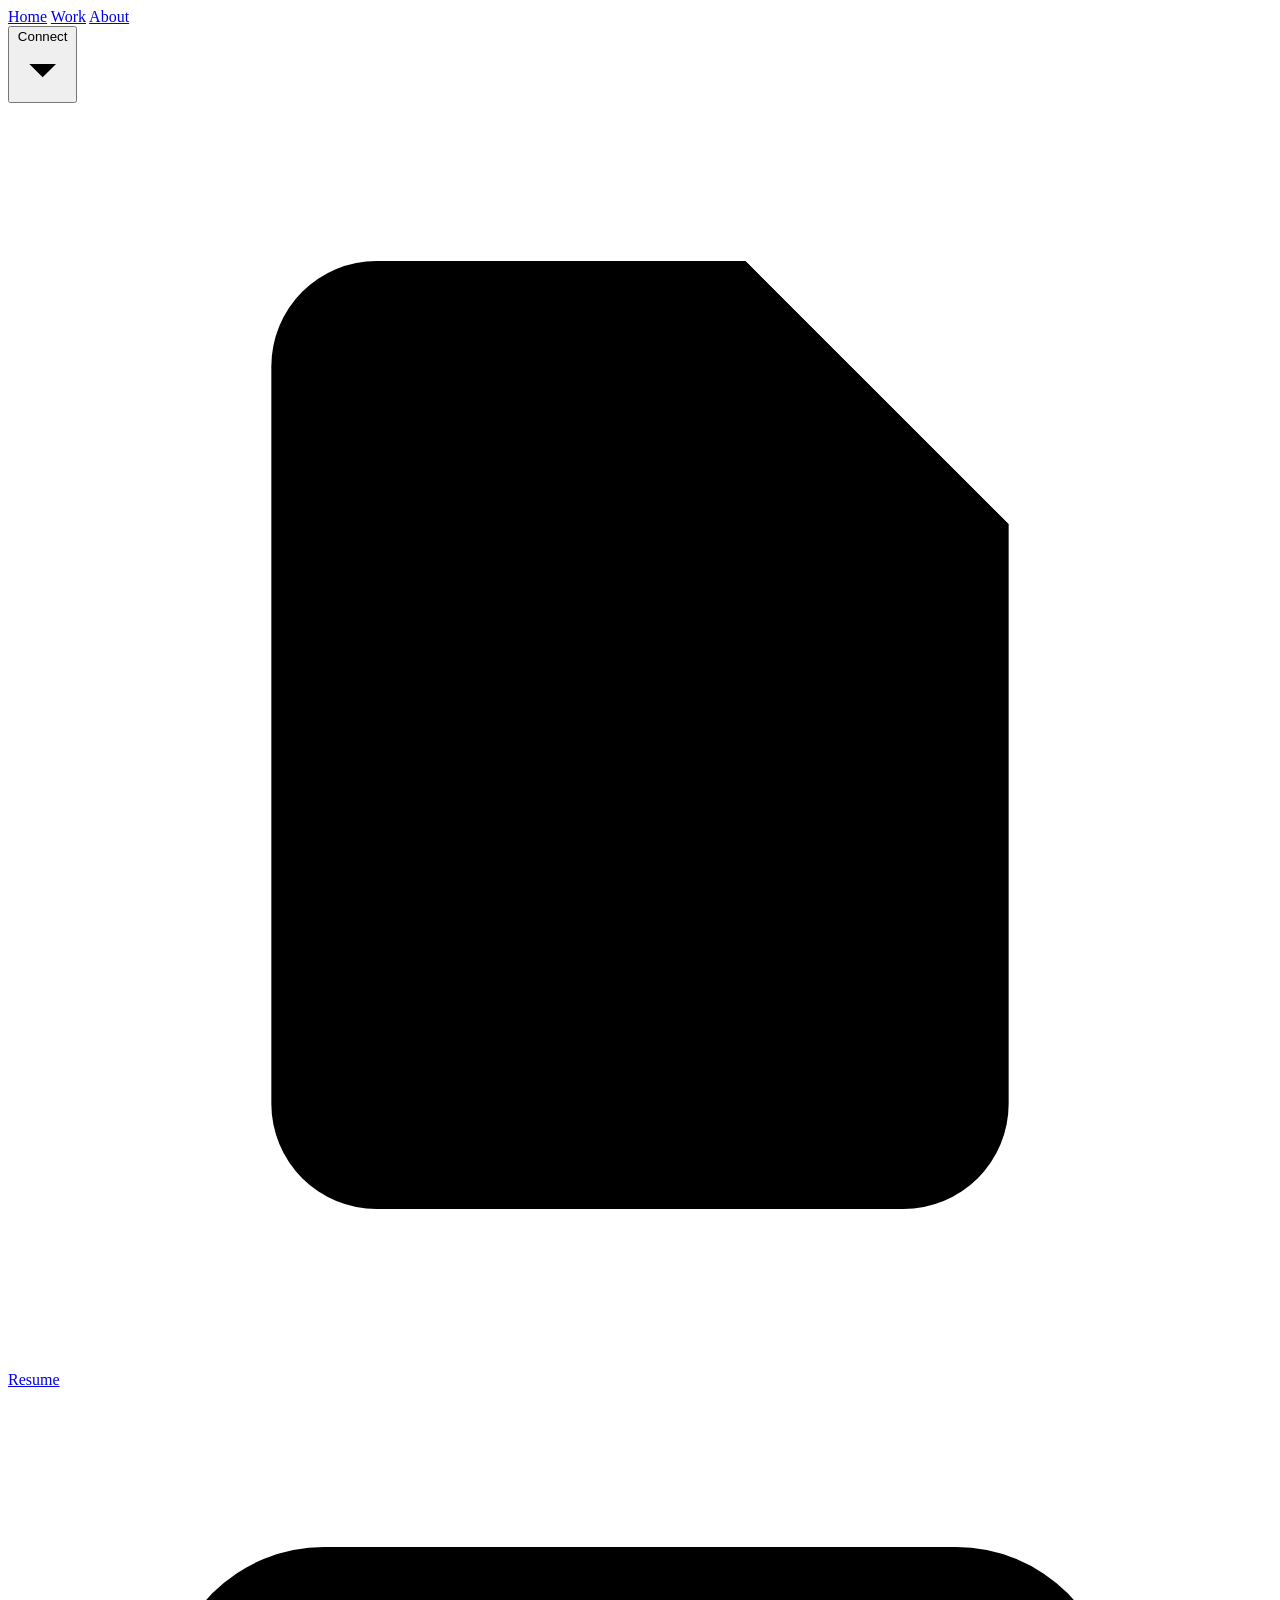
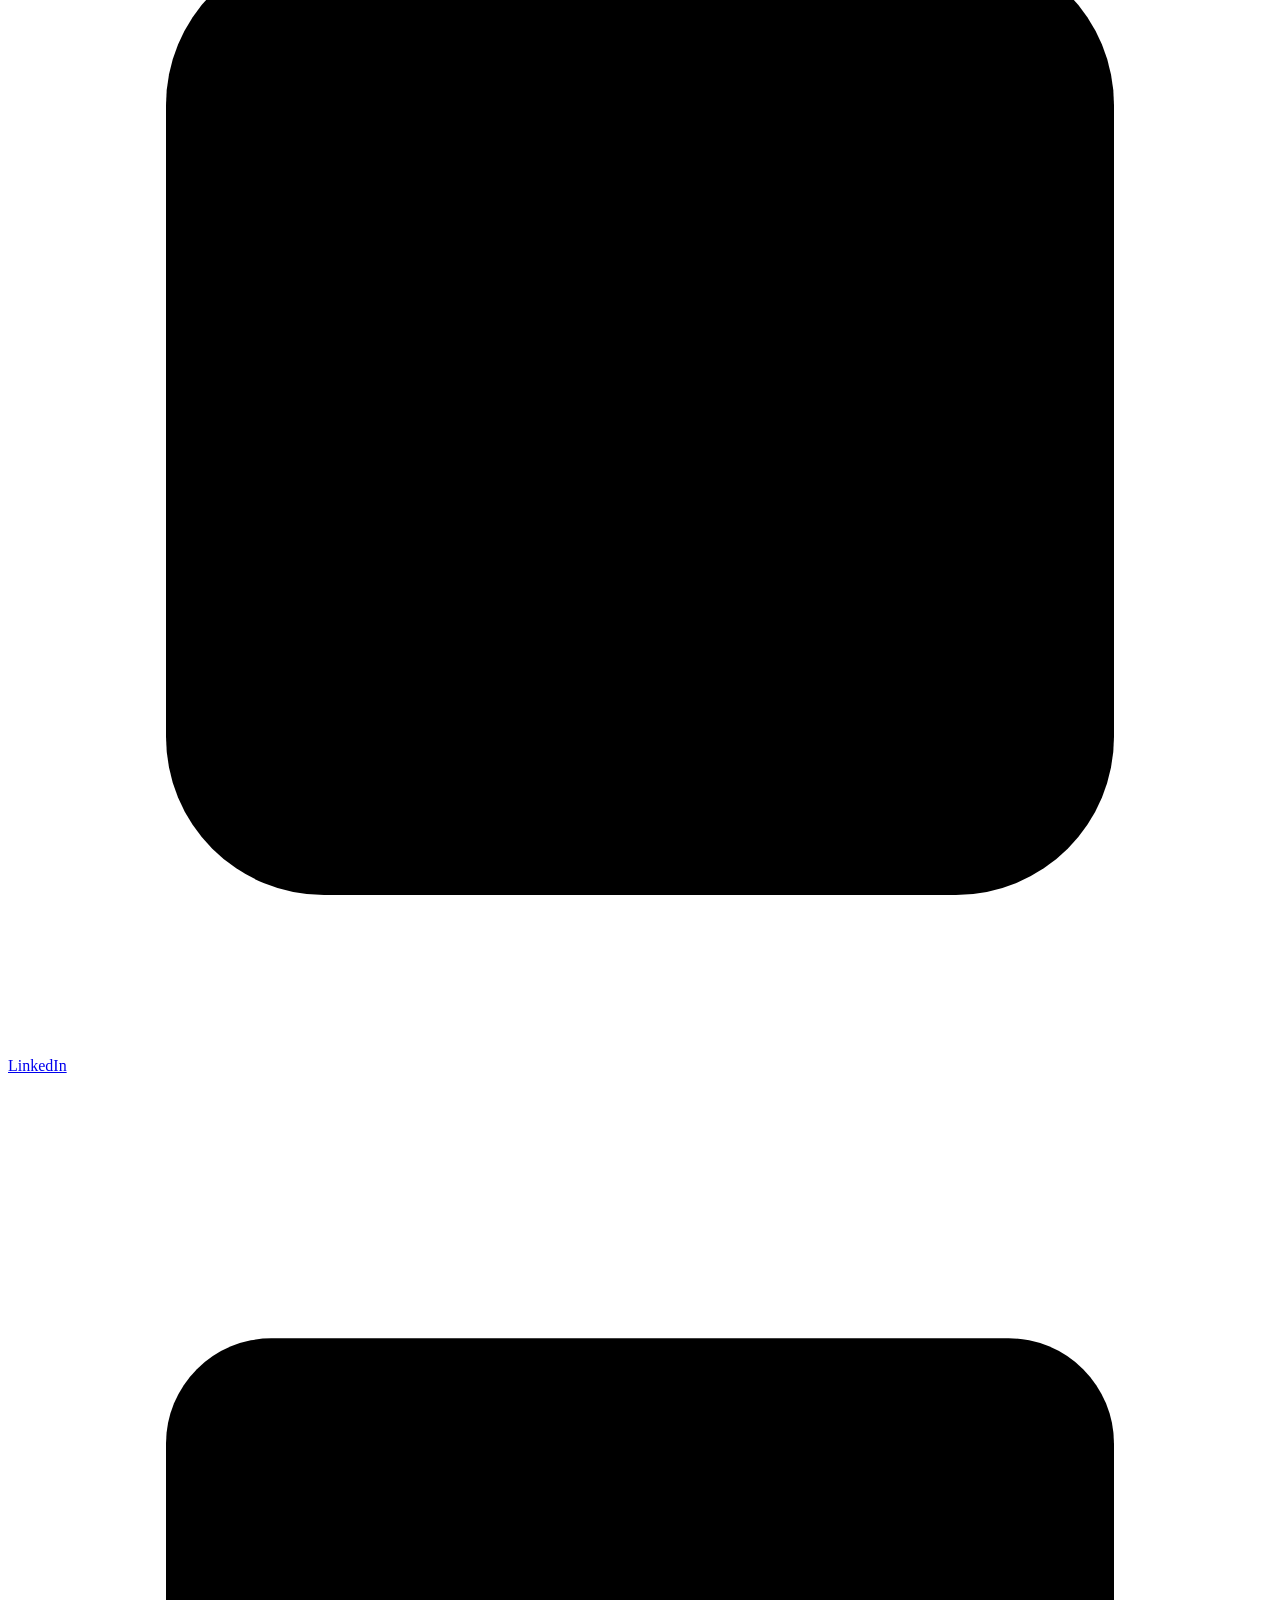
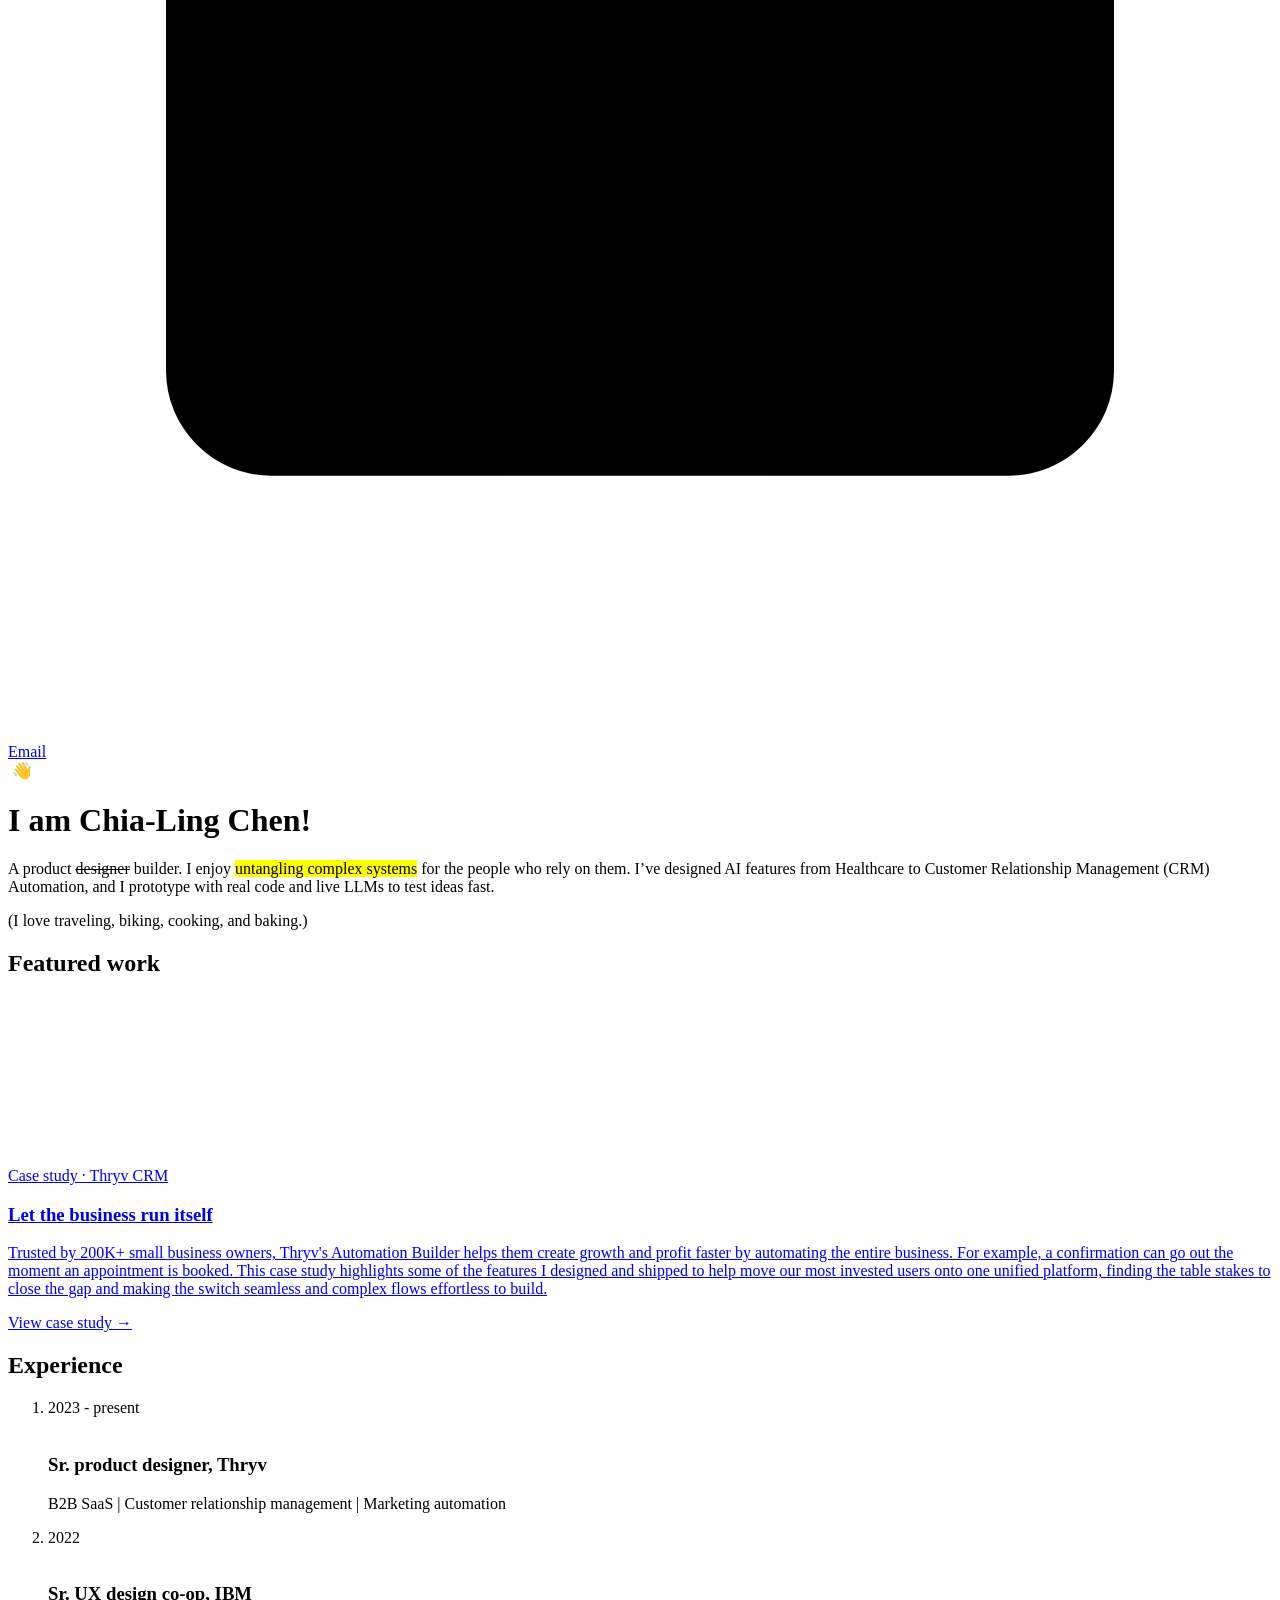
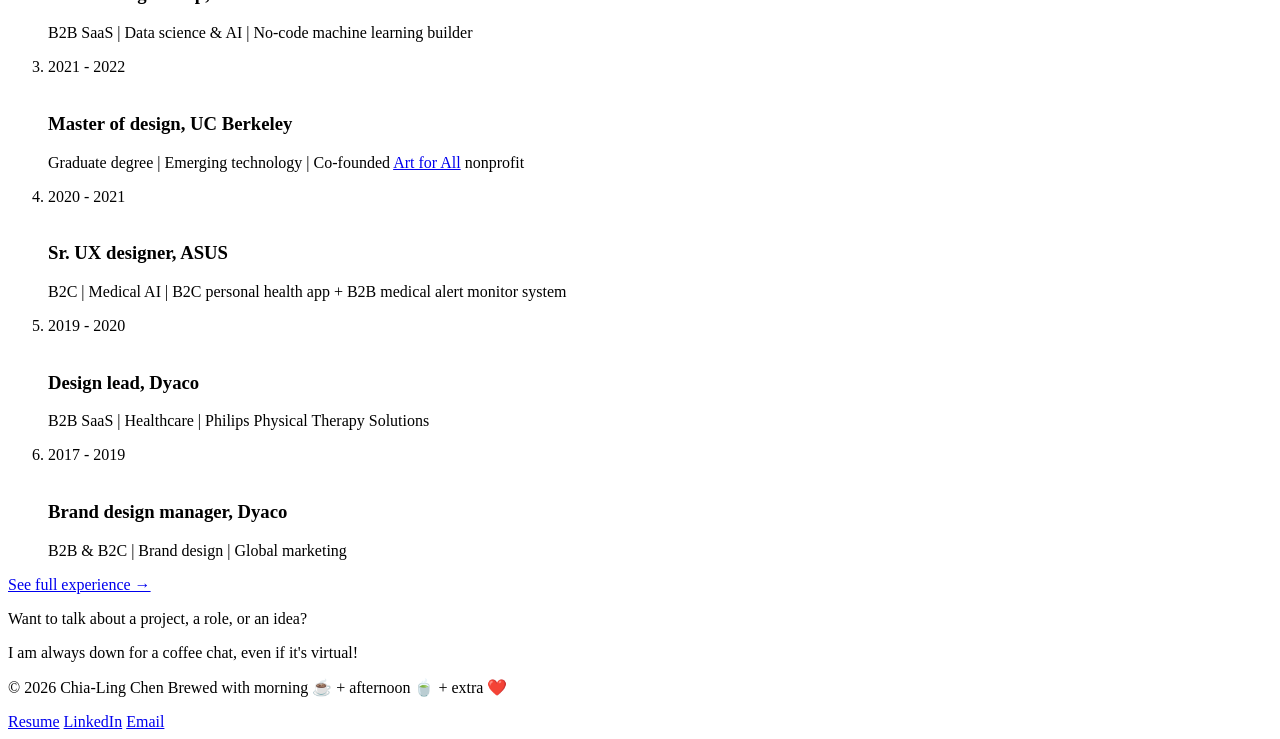
==== index.html @ 4796739b "Show the visitor's weather in the tab icon The pages had no favicon at all. They now declare avatar." ====
<!doctype html>
<html lang="en">
<head>
  <meta charset="utf-8">
  <meta name="viewport" content="width=device-width, initial-scale=1">
  <meta name="color-scheme" content="light dark">
  <title>Chia-Ling Chen</title>
  <meta name="description" content="Chia-Ling Chen, product builder at Thryv CRM.">
  <link rel="icon" href="avatar.jpg">
  <link rel="stylesheet" href="style.css?v=81">
  <script>
    // First visit to home: hold the intro until the welcome sequence plays (?intro replays it)
    try {
      var replay = /[?&](intro|peek)\b/.test(location.search);
      if (!matchMedia('(prefers-reduced-motion: reduce)').matches && (replay || localStorage.getItem('home-intro') !== '1')) {
        document.documentElement.classList.add('intro-pending');
      }
    } catch (e) {}
  </script>
  <!-- Google tag (gtag.js) -->
  <script async src="https://www.googletagmanager.com/gtag/js?id=G-07SR0QSF4S"></script>
  <script>
    window.dataLayer = window.dataLayer || [];
    function gtag(){dataLayer.push(arguments);}
    gtag('js', new Date());
    gtag('config', 'G-07SR0QSF4S');
  </script>
</head>
<body>
  <main>
    <header class="site-header">
      <nav class="anchors" aria-label="Site">
        <span class="nav-indicator" aria-hidden="true"></span>
        <a href="index.html" aria-current="page">Home</a>
        <a href="thryv-automation.html">Work</a>
        <a href="about.html">About</a>
        <div class="nav-menu">
          <button class="nav-trigger" type="button" aria-expanded="false" aria-controls="connect-menu">Connect <svg class="nav-caret" viewBox="0 0 12 12" aria-hidden="true"><path d="M3 4.5 6 7.5 9 4.5"/></svg></button>
          <div class="nav-dropdown" id="connect-menu">
            <a href="https://app.box.com/s/g18ac6s28a0lqebf420xtzzz90ov93px" target="_blank" rel="noopener">
              <svg viewBox="0 0 24 24" aria-hidden="true"><path d="M14 3H7a2 2 0 0 0-2 2v14a2 2 0 0 0 2 2h10a2 2 0 0 0 2-2V8z"/><path d="M14 3v5h5M9 13h6M9 17h6"/></svg>Resume
            </a>
            <a href="https://www.linkedin.com/in/silvia-chia-ling-chen" target="_blank" rel="noopener">
              <svg viewBox="0 0 24 24" aria-hidden="true"><rect x="3" y="3" width="18" height="18" rx="3"/><path d="M8 10v7M8 7v.01M12 17v-4a2 2 0 0 1 4 0v4M12 10v7"/></svg>LinkedIn
            </a>
            <a href="mailto:chialing83@gmail.com">
              <svg viewBox="0 0 24 24" aria-hidden="true"><rect x="3" y="5" width="18" height="14" rx="2"/><path d="m3 7 9 6 9-6"/></svg>Email
            </a>
          </div>
        </div>
      </nav>
    </header>

    <header id="hi" class="hero">
      <div class="hero-top">
        <span class="avatar-ring">
          <span class="avatar" tabindex="0" role="img" aria-label="Chia-Ling Chen, profile picture">
            <span class="avatar__card">
              <img fetchpriority="high" decoding="async" class="avatar__photo" src="avatar.jpg" alt="" />
              <span class="avatar__wave" aria-hidden="true"><span class="avatar__hand">👋</span></span>
            </span>
          </span>
        </span>
        <div>
          <h1>I am Chia-Ling Chen!</h1>
        </div>
      </div>
      <p class="bio">A product <s>designer</s> builder. I enjoy <mark>untangling complex systems</mark> for the people who rely on them. I’ve designed AI features from Healthcare to Customer Relationship Management (CRM) Automation, and I prototype with real code and live LLMs to test ideas fast.</p>
      <p class="bio-aside">(I love traveling, biking, cooking, and baking.)</p>
    </header>

    <section id="highlights">
      <h2>Featured work</h2>
      <a class="card card--hero" href="thryv-automation.html">
        <figure class="card__media">
          <video autoplay src="media/thryv-automation/hero-flow.mp4?v=2" muted loop playsinline preload="auto" aria-label="Automation Builder canvas in Thryv CRM"></video>
        </figure>
        <div class="card__body">
          <div class="platform">Case study · Thryv CRM</div>
          <h3>Let the business run itself</h3>
          <p>Trusted by 200K+ small business owners, Thryv's Automation Builder helps them create growth and profit faster by automating the entire business. For example, a confirmation can go out the moment an appointment is booked. This case study highlights some of the features I designed and shipped to help move our most invested users onto one unified platform, finding the table stakes to close the gap and making the switch seamless and complex flows effortless to build.</p>
          <span class="card__cta">View case study →</span>
        </div>
      </a>
      <!-- Placeholder projects, hidden until they are ready: remove "hidden" to show them -->
      <div class="cards" hidden>
        <a class="card" href="#">
          <div class="platform">Web app</div>
          <h3>Project title</h3>
          <p>One line on what it is and why it matters.</p>
        </a>
        <a class="card" href="#">
          <div class="platform">Case study</div>
          <h3>Project title</h3>
          <p>One line on the problem you solved.</p>
        </a>
        <a class="card" href="#">
          <div class="platform">Open source</div>
          <h3>Project title</h3>
          <p>One line on what it does.</p>
        </a>
      </div>
    </section>

    <section id="experience">
      <h2>Experience</h2>
      <ol class="timeline">
        <li>
          <div class="year-col">
            <div class="year">2023 - present</div>
            <a class="logo logo--img" href="https://www.thryv.com/" target="_blank" rel="noopener" aria-label="Thryv website"><img decoding="async" loading="lazy" src="logos/thryv.png" alt=""></a>
          </div>
          <div>
            <h3>Sr. product designer, Thryv</h3>
            <p>B2B SaaS | Customer relationship management | Marketing automation</p>
          </div>
        </li>
        <li>
          <div class="year-col">
            <div class="year">2022</div>
            <a class="logo logo--img" href="https://www.ibm.com/" target="_blank" rel="noopener" aria-label="IBM website"><img decoding="async" loading="lazy" src="logos/ibm.svg" alt=""></a>
          </div>
          <div>
            <h3>Sr. UX design co-op, IBM</h3>
            <p>B2B SaaS | Data science &amp; AI | No-code machine learning builder</p>
          </div>
        </li>
        <li>
          <div class="year-col">
            <div class="year">2021 - 2022</div>
            <a class="logo logo--img" href="https://design.berkeley.edu/" target="_blank" rel="noopener" aria-label="Berkeley MDes website"><img decoding="async" loading="lazy" src="logos/berkeley-mdes.jpg" alt=""></a>
          </div>
          <div>
            <h3>Master of design, UC Berkeley</h3>
            <p>Graduate degree | Emerging technology | Co-founded <a href="https://app.art-for-all.tw/exhibitions" target="_blank" rel="noopener">Art for All</a> nonprofit</p>
          </div>
        </li>
        <li>
          <div class="year-col">
            <div class="year">2020 - 2021</div>
            <a class="logo logo--img" href="https://aics.asus.com/home/" target="_blank" rel="noopener" aria-label="ASUS website"><img decoding="async" loading="lazy" src="logos/asus.svg" alt=""></a>
          </div>
          <div>
            <h3>Sr. UX designer, ASUS</h3>
            <p>B2C | Medical AI | B2C personal health app + B2B medical alert monitor system</p>
          </div>
        </li>
        <li>
          <div class="year-col">
            <div class="year">2019 - 2020</div>
            <a class="logo logo--img" href="https://www.philips.com/" target="_blank" rel="noopener" aria-label="Philips website"><img decoding="async" loading="lazy" src="logos/philips.svg" alt=""></a>
          </div>
          <div>
            <h3>Design lead, Dyaco</h3>
            <p>B2B SaaS | Healthcare | Philips Physical Therapy Solutions</p>
          </div>
        </li>
        <li>
          <div class="year-col">
            <div class="year">2017 - 2019</div>
            <a class="logo logo--img logo--dark" href="https://dyaco.com/en/" target="_blank" rel="noopener" aria-label="Dyaco website"><img decoding="async" loading="lazy" src="logos/dyaco.svg" alt=""></a>
          </div>
          <div>
            <h3>Brand design manager, Dyaco</h3>
            <p>B2B &amp; B2C | Brand design | Global marketing</p>
          </div>
        </li>
      </ol>
      <p class="more"><a href="about.html">See full experience →</a></p>
    </section>

    <section class="cta" aria-label="Get in touch">
      <p class="footer__pitch">Want to talk about a project, a role, or an idea?</p>
      <p class="footer__sub">I am always down for a coffee chat, even if it's virtual!</p>
    </section>

    <footer>
      <p class="footer__note">&copy; 2026 Chia-Ling Chen <span class="footer__sep" aria-hidden="true"></span> Brewed with morning ☕️ + afternoon 🍵 + extra ❤️</p>
      <nav class="footer__links" aria-label="Contact">
        <a href="https://app.box.com/s/g18ac6s28a0lqebf420xtzzz90ov93px" target="_blank" rel="noopener">Resume</a>
        <a href="https://www.linkedin.com/in/silvia-chia-ling-chen" target="_blank" rel="noopener">LinkedIn</a>
        <a href="mailto:chialing83@gmail.com">Email</a>
      </nav>
    </footer>
  </main>
  <script>
    // Toggle on tap/click for touch devices
    const avatar = document.querySelector('.avatar');
    avatar.addEventListener('click', () => avatar.classList.toggle('is-active'));

    // First visit: play the welcome sequence, then flip the profile photo once to hint at the wave
    const root = document.documentElement;
    if (root.classList.contains('intro-pending')) {
      const start = () => {
        root.classList.remove('intro-pending');
        root.classList.add('intro-play');
        try { localStorage.setItem('home-intro', '1'); } catch (e) {}
        setTimeout(() => {
          if (avatar.matches(':hover') || avatar.classList.contains('is-active')) return;
          avatar.classList.add('is-peek');
          setTimeout(() => avatar.classList.remove('is-peek'), 1900);
        }, 150);
      };
      // Wait until the tab is visible, so a page opened in the background still gets it
      if (document.visibilityState === 'visible') start();
      else document.addEventListener('visibilitychange', function onShow() {
        if (document.visibilityState !== 'visible') return;
        document.removeEventListener('visibilitychange', onShow);
        start();
      });
    }
  </script>
  <script src="nav.js?v=2"></script>
  <script src="motion.js?v=8"></script>
  <script src="weather-favicon.js?v=5"></script>
</body>
</html>
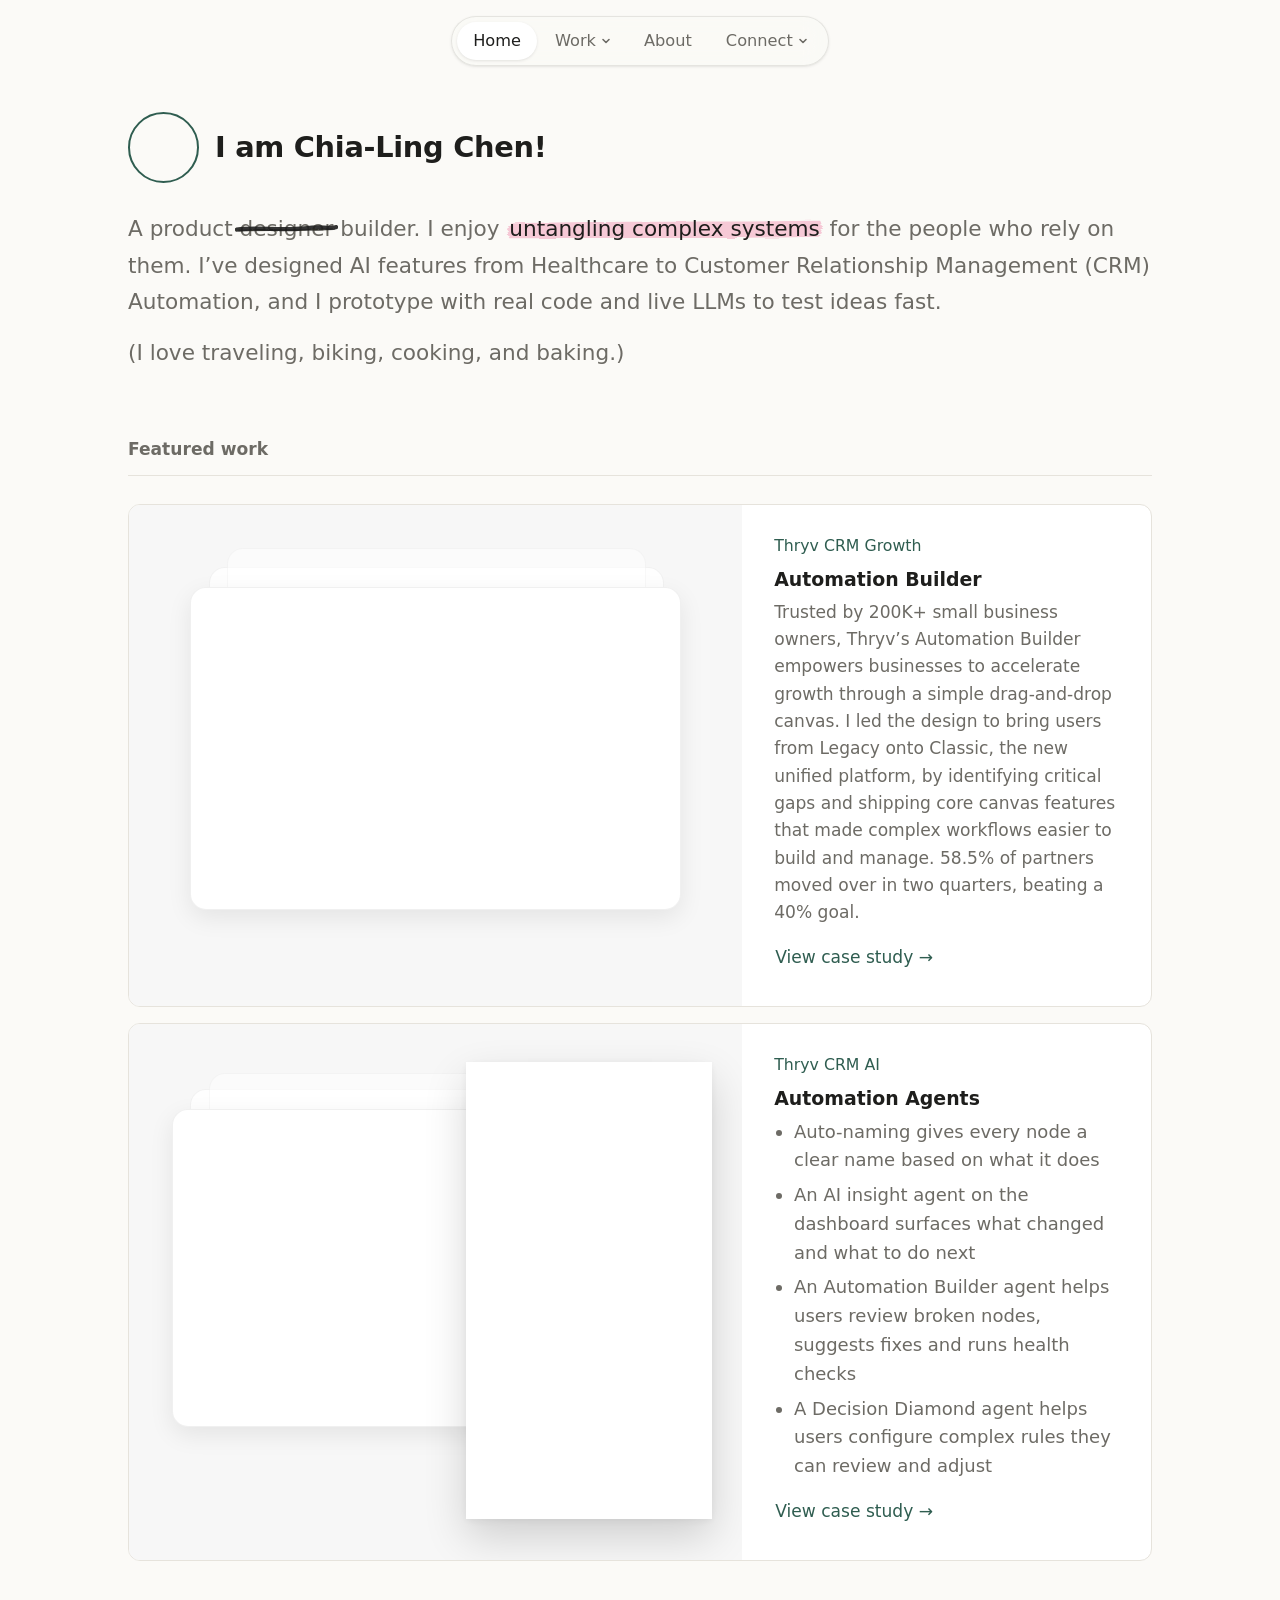
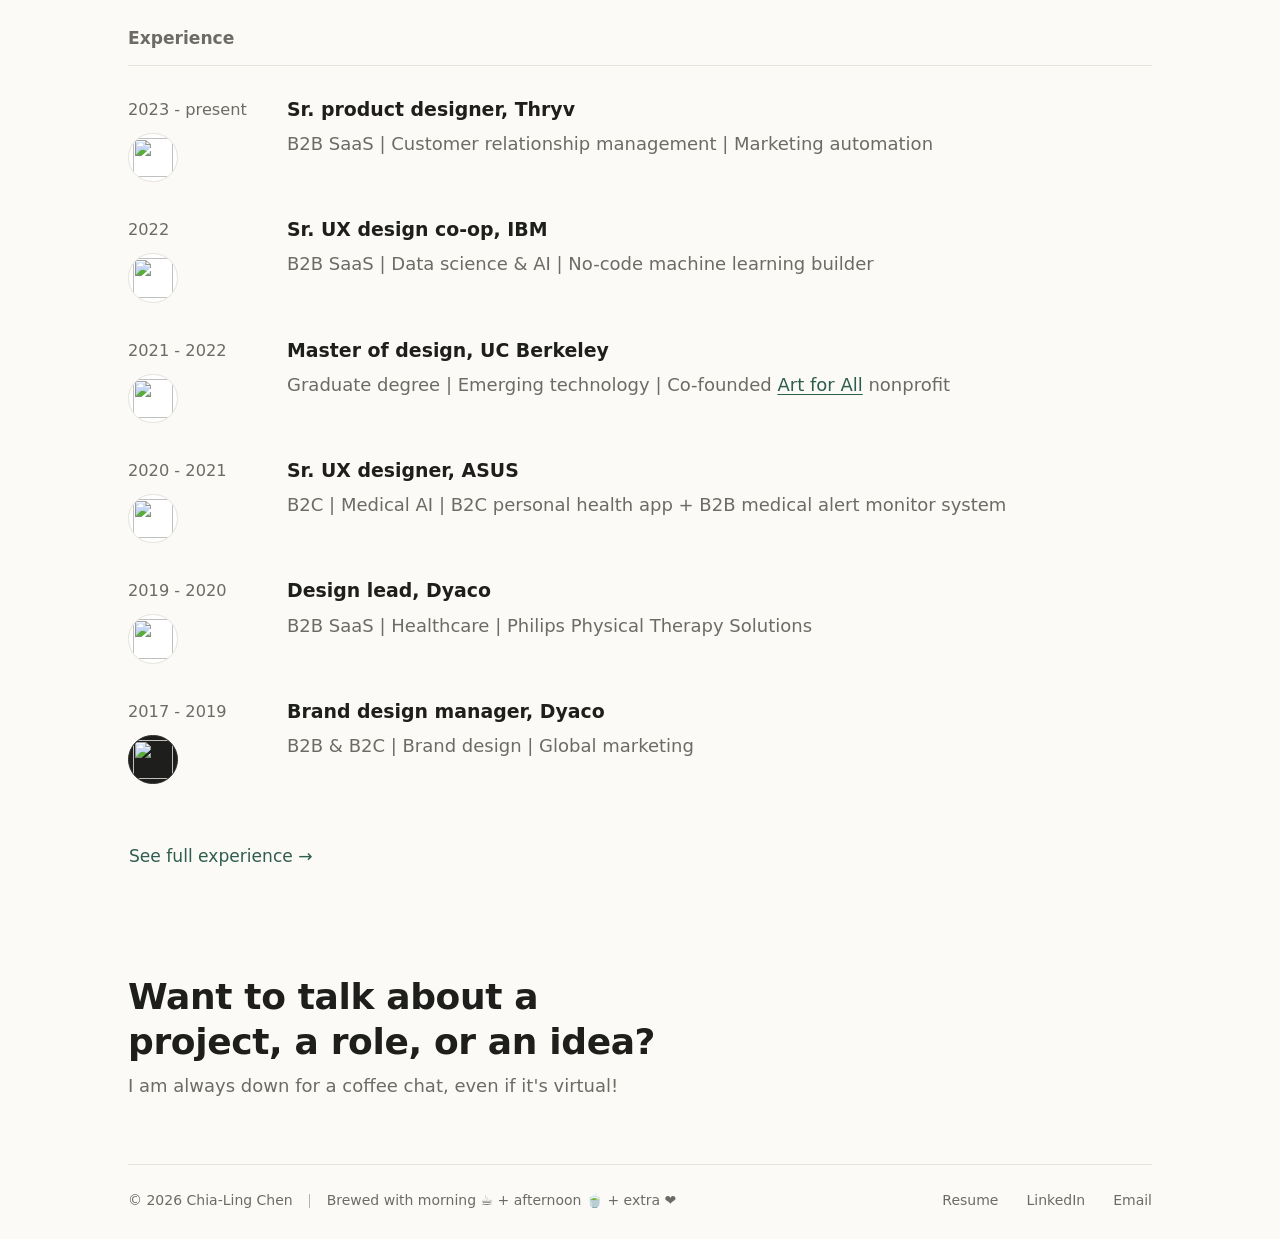
==== commit 1a394a82: "Add the Automation Agents case study and refresh the home page - New Automation Agents case study (a" ====
--- a/index.html
+++ b/index.html
@@ -7,7 +7,7 @@
   <title>Chia-Ling Chen</title>
   <meta name="description" content="Chia-Ling Chen, product builder at Thryv CRM.">
   <link rel="icon" href="avatar.jpg">
-  <link rel="stylesheet" href="style.css?v=81">
+  <link rel="stylesheet" href="style.css?v=135">
   <script>
     // First visit to home: hold the intro until the welcome sequence plays (?intro replays it)
     try {
@@ -32,7 +32,17 @@
       <nav class="anchors" aria-label="Site">
         <span class="nav-indicator" aria-hidden="true"></span>
         <a href="index.html" aria-current="page">Home</a>
-        <a href="thryv-automation.html">Work</a>
+        <div class="nav-menu nav-menu--work">
+          <button class="nav-trigger" type="button" aria-expanded="false" aria-controls="work-menu">Work <svg class="nav-caret" viewBox="0 0 12 12" aria-hidden="true"><path d="M3 4.5 6 7.5 9 4.5"/></svg></button>
+          <div class="nav-dropdown" id="work-menu">
+            <a href="thryv-automation.html">
+              <svg viewBox="0 0 24 24" aria-hidden="true"><rect x="3" y="4" width="7" height="5" rx="1.5"/><rect x="14" y="15" width="7" height="5" rx="1.5"/><path d="M6.5 9v4.5a2 2 0 0 0 2 2H14"/></svg>Automation Builder
+            </a>
+            <a href="agentic-design.html">
+              <svg viewBox="0 0 24 24" aria-hidden="true"><path d="M11 3.5 12.9 8.6 18 10.5l-5.1 1.9L11 17.5l-1.9-5.1L4 10.5l5.1-1.9z"/><path d="M18.5 15.5l.8 2.2 2.2.8-2.2.8-.8 2.2-.8-2.2-2.2-.8 2.2-.8z"/></svg>Automation Agents
+            </a>
+          </div>
+        </div>
         <a href="about.html">About</a>
         <div class="nav-menu">
           <button class="nav-trigger" type="button" aria-expanded="false" aria-controls="connect-menu">Connect <svg class="nav-caret" viewBox="0 0 12 12" aria-hidden="true"><path d="M3 4.5 6 7.5 9 4.5"/></svg></button>
@@ -72,13 +82,46 @@
     <section id="highlights">
       <h2>Featured work</h2>
       <a class="card card--hero" href="thryv-automation.html">
-        <figure class="card__media">
-          <video autoplay src="media/thryv-automation/hero-flow.mp4?v=2" muted loop playsinline preload="auto" aria-label="Automation Builder canvas in Thryv CRM"></video>
+        <figure class="card__media card__media--agents">
+          <div class="agent-hero agent-hero--solo">
+            <div class="agent-hero__stage">
+              <video id="builder-demo" src="media/thryv-automation/home-card-builder.mp4" muted loop playsinline preload="none" data-play="hover" aria-label="Building an automation on the Thryv canvas, adding steps to each branch"></video>
+              <!-- A fixed crop of the canvas where the steps get added, drawn sharper by motion.js -->
+              <canvas class="agent-hero__backdrop" data-mirror="builder-demo" data-crop="620,180,1820,1200" data-fit="cover" aria-hidden="true"></canvas>
+            </div>
+          </div>
         </figure>
         <div class="card__body">
-          <div class="platform">Case study · Thryv CRM</div>
-          <h3>Let the business run itself</h3>
-          <p>Trusted by 200K+ small business owners, Thryv's Automation Builder helps them create growth and profit faster by automating the entire business. For example, a confirmation can go out the moment an appointment is booked. This case study highlights some of the features I designed and shipped to help move our most invested users onto one unified platform, finding the table stakes to close the gap and making the switch seamless and complex flows effortless to build.</p>
+          <div class="platform">Thryv CRM Growth</div>
+          <h3>Automation Builder</h3>
+          <p>Trusted by 200K+ small business owners, Thryv’s Automation Builder empowers businesses to accelerate growth through a simple drag-and-drop canvas. I led the design to bring users from Legacy onto Classic, the new unified platform, by identifying critical gaps and shipping core canvas features that made complex workflows easier to build and manage. 58.5% of partners moved over in two quarters, beating a 40% goal.</p>
+          <span class="card__cta">View case study →</span>
+        </div>
+      </a>
+      <a class="card card--hero" href="agentic-design.html">
+        <figure class="card__media card__media--agents">
+          <div class="agent-hero">
+            <div class="agent-hero__stage">
+              <video id="agents-demo" src="media/agentic-design/home-card-agents.mp4" muted loop playsinline preload="none" data-play="hover" aria-label="The Automation Builder agent reviewing a flow and proposing a fix"></video>
+              <!-- A fixed crop of the builder canvas: it scales with the frame but never reframes.
+                   The recording jumps the canvas 318,104 px at 7.85 s, so the crop follows and the nodes hold still. -->
+              <canvas class="agent-hero__backdrop" data-mirror="agents-demo" data-crop="68,208,1341,1025" data-fit="cover" data-max-y="1390" data-pan="7.85:318,104" aria-hidden="true"></canvas>
+            </div>
+            <!-- The agent chat, enlarged: motion.js repaints these crops of the clip on every frame -->
+            <!-- Sharpening for screens without retina density, where the clips show at about a third of their recorded size -->
+            <svg class="agent-hero__filters" width="0" height="0" aria-hidden="true" focusable="false"><filter id="agent-sharpen"><feConvolveMatrix order="3" preserveAlpha="true" kernelMatrix="0 -0.5 0 -0.5 3 -0.5 0 -0.5 0"/></filter></svg>
+            <canvas class="agent-hero__chat" data-mirror="agents-demo" data-crop="2156,144,712,1326" data-lift="2170,1475,230,110,0.12" aria-hidden="true"></canvas>
+          </div>
+        </figure>
+        <div class="card__body">
+          <div class="platform">Thryv CRM AI</div>
+          <h3>Automation Agents</h3>
+          <ul class="card__list">
+            <li>Auto-naming gives every node a clear name based on what it does</li>
+            <li>An AI insight agent on the dashboard surfaces what changed and what to do next</li>
+            <li>An Automation Builder agent helps users review broken nodes, suggests fixes and runs health checks</li>
+            <li>A Decision Diamond agent helps users configure complex rules they can review and adjust</li>
+          </ul>
           <span class="card__cta">View case study →</span>
         </div>
       </a>
@@ -210,8 +253,8 @@
       });
     }
   </script>
-  <script src="nav.js?v=2"></script>
-  <script src="motion.js?v=8"></script>
-  <script src="weather-favicon.js?v=5"></script>
+  <script src="nav.js?v=4"></script>
+  <script src="motion.js?v=38"></script>
+  <script src="weather-favicon.js?v=7"></script>
 </body>
 </html>
--- a/style.css
+++ b/style.css
@@ -0,0 +1,966 @@
+:root {
+  --bg: #fbfaf7;
+  --fg: #1e1e1c;
+  --muted: #6d6b65;
+  --accent: #2f5d50;
+  --card: #ffffff;
+  --border: #e6e3dc;
+  --avatar: #d9e4df;
+  --mark: #f6d3dd;
+  --strike-crayon: url("data:image/svg+xml,%3Csvg xmlns=%22http://www.w3.org/2000/svg%22 viewBox=%220 0 200 24%22 preserveAspectRatio=%22none%22%3E%3Cfilter id=%22c%22 x=%22-5%25%22 y=%22-50%25%22 width=%22110%25%22 height=%22200%25%22%3E%3CfeTurbulence type=%22fractalNoise%22 baseFrequency=%220.8%22 numOctaves=%222%22 seed=%223%22/%3E%3CfeDisplacementMap in=%22SourceGraphic%22 scale=%223%22/%3E%3C/filter%3E%3Cg filter=%22url%28%23c%29%22 fill=%22none%22 stroke=%22%231e1e1c%22 stroke-linecap=%22round%22%3E%3Cpath d=%22M3 13 C 45 9, 90 15, 135 11 S 185 13, 197 9%22 stroke-width=%226.8%22 opacity=%220.9%22/%3E%3Cpath d=%22M8 15 C 60 12, 120 16, 192 12%22 stroke-width=%223.2%22 opacity=%220.55%22/%3E%3C/g%3E%3C/svg%3E");
+  --mark-brush: url("data:image/svg+xml,%3Csvg xmlns=%22http://www.w3.org/2000/svg%22 viewBox=%220 0 200 40%22 preserveAspectRatio=%22none%22%3E%3Cfilter id=%22b%22 x=%22-5%25%22 y=%22-20%25%22 width=%22110%25%22 height=%22140%25%22%3E%3CfeTurbulence type=%22fractalNoise%22 baseFrequency=%220.04 0.6%22 numOctaves=%222%22 seed=%227%22/%3E%3CfeDisplacementMap in=%22SourceGraphic%22 scale=%225%22/%3E%3C/filter%3E%3Cpath filter=%22url%28%23b%29%22 fill=%22%23f6c9d6%22 d=%22M5 10 C 50 5, 120 8, 196 5 C 198 15, 197 26, 195 34 C 140 38, 70 35, 4 37 C 2 28, 3 18, 5 10 Z%22/%3E%3C/svg%3E");
+}
+@media (prefers-color-scheme: dark) {
+  :root:not([data-theme="light"]) {
+    --bg: #161614;
+    --fg: #f1efe9;
+    --muted: #a3a197;
+    --accent: #8fc7b5;
+    --card: #1f1f1c;
+    --border: #2e2e2a;
+    --avatar: #2b3834;
+    --mark: #5a3a46;
+    --strike-crayon: url("data:image/svg+xml,%3Csvg xmlns=%22http://www.w3.org/2000/svg%22 viewBox=%220 0 200 24%22 preserveAspectRatio=%22none%22%3E%3Cfilter id=%22c%22 x=%22-5%25%22 y=%22-50%25%22 width=%22110%25%22 height=%22200%25%22%3E%3CfeTurbulence type=%22fractalNoise%22 baseFrequency=%220.8%22 numOctaves=%222%22 seed=%223%22/%3E%3CfeDisplacementMap in=%22SourceGraphic%22 scale=%223%22/%3E%3C/filter%3E%3Cg filter=%22url%28%23c%29%22 fill=%22none%22 stroke=%22%23f1efe9%22 stroke-linecap=%22round%22%3E%3Cpath d=%22M3 13 C 45 9, 90 15, 135 11 S 185 13, 197 9%22 stroke-width=%226.8%22 opacity=%220.9%22/%3E%3Cpath d=%22M8 15 C 60 12, 120 16, 192 12%22 stroke-width=%223.2%22 opacity=%220.55%22/%3E%3C/g%3E%3C/svg%3E");
+    --mark-brush: url("data:image/svg+xml,%3Csvg xmlns=%22http://www.w3.org/2000/svg%22 viewBox=%220 0 200 40%22 preserveAspectRatio=%22none%22%3E%3Cfilter id=%22b%22 x=%22-5%25%22 y=%22-20%25%22 width=%22110%25%22 height=%22140%25%22%3E%3CfeTurbulence type=%22fractalNoise%22 baseFrequency=%220.04 0.6%22 numOctaves=%222%22 seed=%227%22/%3E%3CfeDisplacementMap in=%22SourceGraphic%22 scale=%225%22/%3E%3C/filter%3E%3Cpath filter=%22url%28%23b%29%22 fill=%22%236a3d4d%22 d=%22M5 10 C 50 5, 120 8, 196 5 C 198 15, 197 26, 195 34 C 140 38, 70 35, 4 37 C 2 28, 3 18, 5 10 Z%22/%3E%3C/svg%3E");
+  }
+}
+:root[data-theme="dark"] {
+  --bg: #161614;
+  --fg: #f1efe9;
+  --muted: #a3a197;
+  --accent: #8fc7b5;
+  --card: #1f1f1c;
+  --border: #2e2e2a;
+  --avatar: #2b3834;
+  --mark: #5a3a46;
+  --strike-crayon: url("data:image/svg+xml,%3Csvg xmlns=%22http://www.w3.org/2000/svg%22 viewBox=%220 0 200 24%22 preserveAspectRatio=%22none%22%3E%3Cfilter id=%22c%22 x=%22-5%25%22 y=%22-50%25%22 width=%22110%25%22 height=%22200%25%22%3E%3CfeTurbulence type=%22fractalNoise%22 baseFrequency=%220.8%22 numOctaves=%222%22 seed=%223%22/%3E%3CfeDisplacementMap in=%22SourceGraphic%22 scale=%223%22/%3E%3C/filter%3E%3Cg filter=%22url%28%23c%29%22 fill=%22none%22 stroke=%22%23f1efe9%22 stroke-linecap=%22round%22%3E%3Cpath d=%22M3 13 C 45 9, 90 15, 135 11 S 185 13, 197 9%22 stroke-width=%226.8%22 opacity=%220.9%22/%3E%3Cpath d=%22M8 15 C 60 12, 120 16, 192 12%22 stroke-width=%223.2%22 opacity=%220.55%22/%3E%3C/g%3E%3C/svg%3E");
+  --mark-brush: url("data:image/svg+xml,%3Csvg xmlns=%22http://www.w3.org/2000/svg%22 viewBox=%220 0 200 40%22 preserveAspectRatio=%22none%22%3E%3Cfilter id=%22b%22 x=%22-5%25%22 y=%22-20%25%22 width=%22110%25%22 height=%22140%25%22%3E%3CfeTurbulence type=%22fractalNoise%22 baseFrequency=%220.04 0.6%22 numOctaves=%222%22 seed=%227%22/%3E%3CfeDisplacementMap in=%22SourceGraphic%22 scale=%225%22/%3E%3C/filter%3E%3Cpath filter=%22url%28%23b%29%22 fill=%22%236a3d4d%22 d=%22M5 10 C 50 5, 120 8, 196 5 C 198 15, 197 26, 195 34 C 140 38, 70 35, 4 37 C 2 28, 3 18, 5 10 Z%22/%3E%3C/svg%3E");
+}
+* { box-sizing: border-box; }
+[hidden] { display: none !important; }
+html { scroll-behavior: smooth; scroll-padding-top: 88px; }
+body {
+  margin: 0;
+  background: var(--bg);
+  color: var(--fg);
+  font-family: system-ui, -apple-system, "Segoe UI", Roboto, sans-serif;
+  line-height: 1.6;
+}
+main {
+  /* Width follows the viewport: full width on phones, a share of the screen above */
+  width: 100%;
+  margin: 0 auto;
+  padding: 112px 20px 27px; /* room for the fixed nav; footer text sits 31px from the bottom, like the nav text from the top */
+}
+a { color: var(--accent); text-underline-offset: 3px; }
+
+/* Floating frosted-glass nav pill with a sliding highlight */
+.site-header {
+  position: fixed;
+  top: 16px;
+  left: 0;
+  right: 0;
+  z-index: 50;
+  display: flex;
+  justify-content: center;
+  padding: 0 16px;
+  pointer-events: none;
+}
+nav.anchors {
+  position: relative;
+  display: flex;
+  gap: 2px;
+  padding: 5px;
+  font-size: max(14px, 0.9rem);
+  border-radius: 999px;
+  background: color-mix(in srgb, var(--bg) 60%, transparent);
+  -webkit-backdrop-filter: blur(12px) saturate(1.5);
+  backdrop-filter: blur(12px) saturate(1.5);
+  border: 1px solid color-mix(in srgb, var(--fg) 10%, transparent);
+  box-shadow: 0 1px 3px rgba(0, 0, 0, 0.08), 0 1px 2px -1px rgba(0, 0, 0, 0.08);
+  pointer-events: auto;
+  transition: box-shadow 0.3s ease, background-color 0.3s ease;
+}
+.site-header.is-scrolled nav.anchors {
+  background: color-mix(in srgb, var(--bg) 72%, transparent);
+  box-shadow: 0 6px 20px rgba(0, 0, 0, 0.10), 0 1px 3px rgba(0, 0, 0, 0.06);
+}
+nav.anchors a {
+  position: relative;
+  z-index: 1;
+  padding: 6px 16px;
+  border-radius: 999px;
+  color: var(--muted);
+  font-weight: 500;
+  text-decoration: none;
+  transition: color 0.2s ease;
+}
+nav.anchors a:hover,
+nav.anchors a:focus-visible,
+nav.anchors a[aria-current="page"] { color: var(--fg); }
+.nav-menu { position: relative; display: flex; }
+.nav-trigger {
+  position: relative;
+  z-index: 1;
+  display: inline-flex;
+  align-items: center;
+  gap: 4px;
+  padding: 6px 14px 6px 16px;
+  border: 0;
+  border-radius: 999px;
+  background: none;
+  font: inherit;
+  font-weight: 500;
+  color: var(--muted);
+  cursor: pointer;
+  transition: color 0.2s ease;
+}
+.nav-trigger:hover, .nav-trigger:focus-visible, .nav-menu.is-open .nav-trigger { color: var(--fg); }
+.nav-caret { width: 12px; height: 12px; fill: none; stroke: currentColor; stroke-width: 1.6; stroke-linecap: round; stroke-linejoin: round; transition: transform 0.25s ease; }
+.nav-menu.is-open .nav-caret { transform: rotate(180deg); }
+.nav-dropdown {
+  position: absolute;
+  top: calc(100% + 12px);
+  right: -5px;
+  min-width: 168px;
+  padding: 6px;
+  border-radius: 16px;
+  background: color-mix(in srgb, var(--bg) 96%, transparent);
+  -webkit-backdrop-filter: blur(12px) saturate(1.5);
+  backdrop-filter: blur(12px) saturate(1.5);
+  border: 1px solid color-mix(in srgb, var(--fg) 10%, transparent);
+  box-shadow: 0 10px 30px rgba(0, 0, 0, 0.12), 0 2px 6px rgba(0, 0, 0, 0.06);
+  opacity: 0;
+  visibility: hidden;
+  transform: translateY(-6px) scale(0.98);
+  transform-origin: top right;
+  transition: opacity 0.2s ease, transform 0.25s cubic-bezier(0.22, 1, 0.36, 1), visibility 0s linear 0.25s;
+}
+.nav-menu.is-open .nav-dropdown {
+  opacity: 1;
+  visibility: visible;
+  transform: none;
+  transition: opacity 0.2s ease, transform 0.25s cubic-bezier(0.22, 1, 0.36, 1), visibility 0s;
+}
+nav.anchors .nav-dropdown a {
+  display: flex;
+  align-items: center;
+  gap: 10px;
+  padding: 8px 12px;
+  border-radius: 10px;
+  color: var(--fg);
+  transition: background-color 0.15s ease, color 0.15s ease;
+}
+nav.anchors .nav-dropdown a:hover,
+nav.anchors .nav-dropdown a:focus-visible { background: var(--card); color: var(--accent); }
+.nav-dropdown svg { width: 16px; height: 16px; flex-shrink: 0; fill: none; stroke: currentColor; stroke-width: 1.8; stroke-linecap: round; stroke-linejoin: round; }
+/* Work opens from its left edge so it stays on screen beside Home */
+.nav-menu--work .nav-dropdown { left: -5px; right: auto; transform-origin: top left; }
+nav.anchors .nav-dropdown a { white-space: nowrap; }
+.nav-trigger.is-current { color: var(--fg); }
+/* Active state: the case study the reader is on, in the accent colour, with a check */
+nav.anchors .nav-dropdown a[aria-current="page"],
+nav.anchors .nav-dropdown a[aria-current="page"]:hover {
+  background: none;
+  box-shadow: none;
+  color: var(--accent);
+  font-weight: 600;
+  padding-right: 14px;
+}
+nav.anchors .nav-dropdown a[aria-current="page"]::after {
+  content: "";
+  flex-shrink: 0;
+  width: 5px;
+  height: 9px;
+  margin: -3px 4px 0 auto;
+  border: solid currentColor;
+  border-width: 0 2px 2px 0;
+  box-sizing: content-box;
+  transform: rotate(45deg);
+}
+.nav-indicator {
+  position: absolute;
+  top: 5px;
+  bottom: 5px;
+  left: 0;
+  width: 0;
+  border-radius: 999px;
+  background: var(--card);
+  box-shadow: 0 1px 3px rgba(0, 0, 0, 0.10);
+  opacity: 0;
+  transition: left 0.35s cubic-bezier(0.4, 0, 0.2, 1), width 0.35s cubic-bezier(0.4, 0, 0.2, 1), opacity 0.2s ease;
+}
+@media (prefers-reduced-motion: reduce) {
+  .nav-indicator { transition: opacity 0.2s ease; }
+}
+
+.hero-top { display: flex; align-items: center; gap: 16px; margin: 0 0 28px; }
+.avatar-ring {
+  display: inline-flex;
+  flex-shrink: 0;
+  padding: 2px;
+  border: 2px solid var(--accent);
+  border-radius: 50%;
+  transition: transform 0.2s ease, border-color 0.3s ease;
+}
+/* Wave state: drop the ring and the circle so only the hand shows */
+.avatar-ring:hover,
+.avatar-ring:focus-within,
+.avatar-ring:has(.is-active),
+.avatar-ring:has(.is-peek) {
+  border-color: transparent;
+}
+.avatar {
+  display: block;
+  position: relative;
+  width: 3.5rem;
+  height: 3.5rem;
+  border-radius: 50%;
+  cursor: pointer;
+  outline: none;
+  perspective: 400px;
+}
+/* Card that flips horizontally: photo on the front, wave on the back */
+.avatar__card {
+  position: absolute;
+  inset: 0;
+  transform-style: preserve-3d;
+  transition: transform 0.6s cubic-bezier(0.4, 0.2, 0.2, 1);
+}
+.avatar:hover .avatar__card,
+.avatar:focus .avatar__card,
+.avatar.is-active .avatar__card,
+.avatar.is-peek .avatar__card {
+  transform: rotateY(180deg);
+}
+.avatar__photo,
+.avatar__wave {
+  position: absolute;
+  inset: 0;
+  width: 100%;
+  height: 100%;
+  border-radius: 50%;
+  backface-visibility: hidden;
+  -webkit-backface-visibility: hidden;
+}
+.avatar__photo {
+  object-fit: cover;
+  background: var(--avatar);
+}
+.avatar__wave {
+  display: flex;
+  align-items: center;
+  justify-content: center;
+  font-size: 1.875rem;
+  transform: rotateY(180deg);
+}
+.avatar__hand { display: inline-block; transform-origin: 70% 70%; }
+.avatar:hover .avatar__hand,
+.avatar:focus .avatar__hand,
+.avatar.is-active .avatar__hand,
+.avatar.is-peek .avatar__hand {
+  animation: wave 0.8s ease-in-out 0.5s;
+}
+@media (prefers-reduced-motion: reduce) {
+  .avatar__card { transition: none; }
+  .avatar__hand { animation: none !important; }
+}
+@keyframes wave {
+  0%, 100% { transform: rotate(0deg); }
+  20%      { transform: rotate(18deg); }
+  40%      { transform: rotate(-12deg); }
+  60%      { transform: rotate(14deg); }
+  80%      { transform: rotate(-6deg); }
+}
+.hero h1 { font-size: 1.6rem; margin: 0; letter-spacing: -0.01em; line-height: 1.2; }
+.hero .sub { margin: 2px 0 0; font-size: max(14px, 0.95rem); color: var(--muted); }
+.bio { margin: 0; font-size: 1.2rem; line-height: 1.7; color: var(--muted); }
+.bio s {
+  /* Crayon-style strike, drawn as a textured stroke across the word */
+  position: relative;
+  text-decoration: none;
+  padding: 0 3px;
+  margin: 0 -3px;
+}
+.bio s::after {
+  content: "";
+  position: absolute;
+  left: -2px;
+  right: -2px;
+  top: 50%;
+  height: 0.7em;
+  transform: translateY(-50%);
+  background: var(--strike-crayon) no-repeat center / 100% 100%;
+  pointer-events: none;
+}
+.bio-aside { margin: 14px 0 0; font-size: 1.2rem; line-height: 1.7; color: var(--muted); }
+.bio mark {
+  /* Hand-drawn marker highlight with uneven edges; repeats cleanly across line wraps */
+  background: var(--mark-brush) no-repeat 0 55% / 100% 88%;
+  -webkit-box-decoration-break: clone;
+  box-decoration-break: clone;
+  color: var(--fg);
+  padding: 0 6px;
+  margin: 0 -3px;
+}
+
+.page-head h1 { font-size: 1.6rem; margin: 0 0 8px; letter-spacing: -0.01em; line-height: 1.2; }
+.page-head p { margin: 0; font-size: 1.1rem; color: var(--muted); }
+.more { margin: 20px 0 0; font-size: max(14px, 0.95rem); }
+.more a { text-decoration: none; }
+
+section { margin-top: 64px; scroll-margin-top: 24px; }
+h2 {
+  font-size: max(14px, 0.95rem);
+  font-weight: 600;
+  color: var(--muted);
+  margin: 0 0 28px;
+  padding-bottom: 12px;
+  border-bottom: 1px solid var(--border);
+}
+
+.timeline {
+  list-style: none;
+  margin: 0;
+  padding: 0;
+}
+.timeline > li {
+  display: grid;
+  grid-template-columns: 7.5rem 1fr;
+  gap: 24px;
+  padding: 0 0 32px;
+}
+.year-col { display: flex; flex-direction: column; align-items: flex-start; gap: 10px; }
+.year { color: var(--muted); font-size: max(14px, 0.9rem); padding-top: 3px; }
+.timeline h3 { font-size: 1.05rem; margin: 0 0 6px; }
+.timeline p { margin: 0; color: var(--muted); }
+/* Nested inside .timeline, so browsers would default these to hollow circles */
+.timeline ul { margin: 0; padding-left: 1.1em; color: var(--muted); list-style: disc; }
+.timeline ul li + li { margin-top: 6px; }
+.logo {
+  display: grid;
+  place-items: center;
+  flex-shrink: 0;
+  width: 2.75rem;
+  height: 2.75rem;
+  border-radius: 50%;
+  overflow: hidden;
+  background: var(--card);
+  border: 1px solid var(--border);
+  color: var(--muted);
+  font-size: max(14px, 0.9rem);
+  font-weight: 600;
+}
+.logo--img { padding: 4px; background: #fff; border-color: #e6e3dc; }
+.logo--dark { background: #1e1e1c; border-color: #2e2e2a; }
+a.logo { transition: transform 0.15s ease, box-shadow 0.15s ease; }
+a.logo:hover, a.logo:focus-visible { transform: translateY(-2px); box-shadow: 0 0 0 2px var(--accent); }
+.logo img { display: block; width: 100%; height: 100%; object-fit: contain; }
+.exp-media { margin: 4px 0 14px; max-width: 80%; }
+.exp-media img,
+.exp-media video,
+.exp-media__placeholder {
+  display: block;
+  width: 100%;
+  aspect-ratio: 16 / 9;
+  border: 1px solid var(--border);
+  border-radius: 10px;
+  object-fit: cover;
+}
+.exp-media__placeholder {
+  display: grid;
+  place-items: center;
+  color: var(--muted);
+  font-size: max(14px, 0.875rem);
+  background: var(--card);
+  border: 1px dashed var(--border);
+}
+.links { display: flex; flex-wrap: wrap; gap: 8px; margin-top: 12px; }
+.link-btn {
+  display: inline-flex;
+  align-items: center;
+  gap: 6px;
+  padding: 5px 12px;
+  font-size: max(14px, 0.875rem);
+  color: var(--fg);
+  text-decoration: none;
+  background: var(--card);
+  border: 1px solid var(--border);
+  border-radius: 999px;
+  transition: border-color 0.15s, color 0.15s;
+}
+.link-btn:hover, .link-btn:focus-visible { color: var(--accent); border-color: var(--accent); }
+.link-btn svg { width: 17px; height: 17px; flex-shrink: 0; fill: none; stroke: currentColor; stroke-width: 1.8; stroke-linecap: round; stroke-linejoin: round; }
+
+.cards {
+  display: grid;
+  grid-template-columns: repeat(auto-fit, minmax(200px, 1fr));
+  gap: 16px;
+}
+.card {
+  display: block;
+  background: var(--card);
+  border: 1px solid var(--border);
+  border-radius: 12px;
+  padding: 18px 20px;
+  color: inherit;
+  text-decoration: none;
+  transition: border-color 0.15s ease, transform 0.15s ease;
+}
+.card:hover { border-color: var(--accent); transform: translateY(-2px); }
+.card--hero {
+  display: grid;
+  grid-template-columns: 1fr;
+  padding: 0;
+  overflow: hidden;
+  margin-bottom: 16px;
+}
+/* #f7f7f7 is the Automation Builder canvas colour, measured off the clip itself.
+   It makes the space left over when a wide clip is fitted into a taller slot
+   read as part of the clip. */
+.card__media { margin: 0; background: #f7f7f7; }
+.card__media img,
+.card__media video,
+.card--hero .exp-media__placeholder {
+  display: block;
+  width: 100%;
+  height: 100%;
+  aspect-ratio: 16 / 9;
+  /* The text column sets the card height, so the slot is far taller than the
+     clips are. Cropping to fill it hid a third of every frame. */
+  object-fit: contain;
+  border: 0;
+  border-radius: 0;
+}
+.card--hero .exp-media__placeholder { display: grid; place-items: center; border-bottom: 1px solid var(--border); }
+.card__body { padding: 22px 24px 24px; display: flex; flex-direction: column; justify-content: center; }
+.card--hero h3 { font-size: 1.35rem; margin: 8px 0 8px; }
+.card--hero p { font-size: max(14px, 1rem); line-height: 1.6; }
+.card__cta { margin-top: 16px; font-size: max(14px, 0.95rem); color: var(--accent); }
+.card__list { margin: 0; padding-left: 1.1em; color: var(--muted); font-size: max(14px, 1rem); line-height: 1.6; }
+.card__list li + li { margin-top: 6px; }
+/* Automation Agents card: the clip framed as a backdrop, stacked cards behind it,
+   and the agent chat enlarged and overlapping on the right */
+/* The whole composition keeps one shape and only scales, centred in the card's media area,
+   so the backdrop, chat and layers sit the same way at every window size */
+.card__media--agents { display: flex; align-items: center; }
+.agent-hero { position: relative; width: 100%; aspect-ratio: 1.27; }
+.agent-hero::before,
+.agent-hero::after {
+  content: "";
+  position: absolute;
+  z-index: 0;
+  height: 30%;
+  border-radius: 16px;
+  background: #fff;
+  border: 1px solid rgba(0, 0, 0, 0.06);
+}
+.agent-hero::before { left: 10%; top: 8%; width: 62%; opacity: 0.8; }
+.agent-hero::after { left: 13%; top: 4.5%; width: 56%; opacity: 0.5; }
+.agent-hero__stage {
+  position: absolute;
+  z-index: 1;
+  left: 7%;
+  top: 12%;
+  width: 68%;
+  /* Same shape as the backdrop's fixed crop, so the clip shows the same view at every window size */
+  aspect-ratio: 1341 / 1025;
+  overflow: hidden;
+  border-radius: 16px;
+  background: #fff;
+  border: 1px solid rgba(0, 0, 0, 0.06);
+  box-shadow: 0 8px 24px rgba(0, 0, 0, 0.08);
+}
+.card__media .agent-hero__stage video {
+  width: 100%;
+  height: 100%;
+  aspect-ratio: auto;
+  object-fit: cover;
+  object-position: 0 55%;
+  opacity: 0; /* it feeds the two canvases, which redraw it with sharper scaling */
+}
+.agent-hero__backdrop { position: absolute; inset: 0; width: 100%; height: 100%; }
+/* Single clip version (Automation Builder card): the same stacked layers, with the clip centred */
+.agent-hero--solo::before { left: 13%; top: 11%; width: 74%; }
+.agent-hero--solo::after { left: 16%; top: 7%; width: 68%; }
+.agent-hero--solo .agent-hero__stage { left: 10%; top: 15%; width: 80%; aspect-ratio: 1820 / 1200; }
+.agent-hero__filters { position: absolute; width: 0; height: 0; overflow: hidden; }
+/* Screens without retina density show the clips at about a third of their size, so sharpen the text */
+@media (max-resolution: 1.5dppx) {
+  .agent-hero__backdrop, .agent-hero__chat { filter: url(#agent-sharpen); }
+}
+@media (prefers-reduced-motion: reduce) {
+  /* The clip only plays when the reader starts it, so show the clip and its controls */
+  .card__media .agent-hero__stage video { opacity: 1; }
+  .agent-hero__backdrop { display: none; }
+}
+.agent-hero__chat {
+  position: absolute;
+  z-index: 2;
+  right: 5%;
+  bottom: 3%;
+  height: 94.6%;
+  width: auto;
+  aspect-ratio: 712 / 1326;
+  border-radius: 0;
+  background: #fff;
+  border: 1px solid rgba(0, 0, 0, 0.06);
+  box-shadow: 0 18px 40px rgba(0, 0, 0, 0.16), 0 2px 8px rgba(0, 0, 0, 0.06);
+}
+@media (min-width: 768px) {
+  .card--hero { grid-template-columns: 3fr 2fr; }
+  .card--hero .exp-media__placeholder { border-bottom: 0; border-right: 1px solid var(--border); }
+  .card__body { padding: 28px 32px; }
+}
+.platform { font-size: max(14px, 0.875rem); font-weight: 500; color: var(--accent); }
+.card h3 { margin: 6px 0 4px; font-size: 1.05rem; }
+.card p { margin: 0; color: var(--muted); font-size: max(14px, 0.95rem); }
+
+
+/* Closing call to action, left-aligned like the rest of the content */
+.cta { margin-top: 96px; }
+footer {
+  display: flex;
+  flex-wrap: wrap;
+  align-items: center;
+  justify-content: space-between;
+  gap: 12px 32px;
+  margin-top: 64px;
+  padding-top: 24px;
+  border-top: 1px solid var(--border);
+  color: var(--muted);
+}
+.footer__pitch { max-width: 26em; margin: 0 0 8px; text-wrap: balance; font-size: 2rem; font-weight: 600; line-height: 1.25; letter-spacing: -0.01em; color: var(--fg); }
+.footer__sub { margin: 0; font-size: max(14px, 1rem); color: var(--muted); }
+.social { display: flex; justify-content: center; gap: 12px; margin-bottom: 32px; }
+.icon-btn {
+  display: grid;
+  place-items: center;
+  width: 2.75rem;
+  height: 2.75rem;
+  border-radius: 50%;
+  border: 1px solid var(--border);
+  background: var(--card);
+  color: var(--fg);
+  transition: color 0.15s ease, border-color 0.15s ease, transform 0.15s ease;
+}
+.icon-btn:hover, .icon-btn:focus-visible { color: var(--accent); border-color: var(--accent); transform: translateY(-2px); }
+.icon-btn svg { width: 1.2rem; height: 1.2rem; fill: none; stroke: currentColor; stroke-width: 1.8; stroke-linecap: round; stroke-linejoin: round; }
+.footer__note { margin: 0; font-size: 14px; color: var(--muted); }
+.footer__sep { display: inline-block; width: 1px; height: 1em; margin: 0 12px; vertical-align: -0.15em; background: currentColor; opacity: 0.5; }
+.footer__links { display: flex; flex-wrap: wrap; gap: 8px 28px; font-size: 14px; }
+.footer__links a { color: var(--muted); text-decoration: none; transition: color 0.15s ease; }
+.footer__links a:hover, .footer__links a:focus-visible { color: var(--fg); }
+
+/* Content width breakpoints, as a share of the viewport */
+@media (min-width: 768px) {
+  main { width: 86vw; padding-left: 0; padding-right: 0; }
+}
+@media (min-width: 1024px) {
+  main { width: 80vw; }
+  html { font-size: 112.5%; }   /* 18px base */
+}
+@media (min-width: 1440px) {
+  main { width: 72vw; max-width: 1280px; }
+  html { font-size: 125%; }     /* 20px base */
+}
+@media (min-width: 1920px) {
+  html { font-size: 137.5%; }   /* 22px base */
+}
+
+/* Keep long text at a readable line length inside the wider column */
+
+@media (max-width: 480px) {
+  .footer__pitch { font-size: 1.5rem; }
+  .hero h1 { font-size: 1.4rem; }
+  .timeline > li { grid-template-columns: 1fr; gap: 8px; }
+  .year-col { flex-direction: row; align-items: center; }
+}
+
+/* ---------- Subtle motion ---------- */
+/* Scroll reveal: only hides content once motion.js has confirmed it can reveal it */
+.reveal-ready .reveal {
+  opacity: 0;
+  transform: translateY(18px);
+  transition: opacity 0.7s cubic-bezier(0.22, 1, 0.36, 1), transform 0.7s cubic-bezier(0.22, 1, 0.36, 1);
+  transition-delay: var(--reveal-delay, 0ms);
+}
+.reveal-ready .reveal.is-visible { opacity: 1; transform: none; }
+
+/* Hero work: the image eases in slightly on hover */
+.card__media { overflow: hidden; }
+.card__media > * { transition: transform 0.8s cubic-bezier(0.22, 1, 0.36, 1); }
+.card--hero:hover .card__media > * { transform: scale(1.03); }
+.card__cta { transition: transform 0.2s ease; display: inline-block; }
+.card--hero:hover .card__cta { transform: translateX(4px); }
+
+/* Text links with an arrow nudge right on hover */
+.more a {
+  /* Same nudge as the card's "View case study" link */
+  display: inline-block;
+  color: var(--accent);
+  text-decoration: none;
+  transition: transform 0.2s ease;
+}
+.more a:hover, .more a:focus-visible { transform: translateX(4px); }
+
+@media (prefers-reduced-motion: reduce) {
+  .reveal-ready .reveal { opacity: 1; transform: none; transition: none; }
+  .card__media > *, .card__cta, .more a { transition: none; }
+}
+
+/* ---------- Case study ---------- */
+.case-hero { margin: 0 0 48px; border-radius: 16px; overflow: hidden; background: var(--card); border: 1px solid var(--border); }
+.case-hero video, .case-hero img { display: block; width: 100%; height: auto; }
+/* Hero built from crops of one video, laid out as separate readable tiles */
+.case-hero--clips {
+  display: grid;
+  grid-template-columns: 1.405fr 1.004fr;
+  gap: 16px;
+  background: none;
+  border: 0;
+  border-radius: 0;
+  overflow: visible;
+}
+.hero-clip { position: relative; overflow: hidden; border-radius: 14px; border: 1px solid var(--border); background: #f7f7f7; }
+.hero-clip video { display: block; width: 100%; height: 100%; object-fit: cover; }
+.hero-clip--flow { grid-column: 1 / -1; }
+/* Trim more off the left edge of the flow clip (about 19px of source) than the right (about 5px) */
+.hero-clip--flow video { object-position: 80% 50%; }
+/* Wider screens: all three clips in one short row so the title shows without scrolling */
+@media (min-width: 768px) {
+  .case-hero--clips { grid-template-columns: 2.216fr 1.405fr 1.004fr; gap: 12px; margin-bottom: 40px; }
+  .hero-clip--flow { grid-column: auto; }
+}
+/* Agentic design hero: a light grey dot grid that runs to the top and both sides of
+   the window and stops in a straight line where the panel used to end */
+.case-hero--dots {
+  position: relative;
+  aspect-ratio: 2 / 1;
+  overflow: visible;
+  border: 0;
+  border-radius: 0;
+  background: none;
+}
+.case-hero--dots::before {
+  content: "";
+  position: absolute;
+  top: -400px; /* past the top of the page, behind the floating nav */
+  bottom: 0;
+  left: 50%;
+  width: 100vw;
+  transform: translateX(-50%);
+  background-color: var(--card);
+  /* motion.js sets --dots-p from 0 to 1 as the reader scrolls past the band: the dots
+     drift up a little slower than the page, shrink and fade, as if settling away */
+  background-image: radial-gradient(
+    circle,
+    color-mix(in srgb, var(--fg) calc(7% - 3% * var(--dots-p, 0)), transparent) calc(1.2px - 0.3px * var(--dots-p, 0)),
+    transparent calc(1.6px - 0.3px * var(--dots-p, 0))
+  );
+  background-size: 20px 20px;
+  background-position: center calc(100% + 60px * var(--dots-p, 0));
+}
+@media (min-width: 768px) {
+  .case-hero--dots { aspect-ratio: 3 / 1; }
+}
+/* Title on the dot grid: a glossy grey line of text with a second line under it */
+.dots-title {
+  position: absolute;
+  /* The dots run up to the top of the window, past main's 112px top padding, so centre
+     the text in that whole visible band rather than in the figure alone */
+  inset: -112px 0 0;
+  z-index: 1;
+  display: grid;
+  place-items: center;
+  margin: 0;
+  padding: 0 16px;
+  font-family: "Rajdhani", system-ui, sans-serif;
+  font-weight: 300;
+  /* Sized to the 20px dot grid: capitals are 0.643em tall in Rajdhani Light, so they span
+     exactly one dot space here and two on wider screens, and every line is two spaces.
+     motion.js then moves the title so its baseline sits on a dot row (--title-snap) */
+  font-size: 31.104px;
+  line-height: 40px;
+  transform: translateY(calc(var(--title-snap, 0px) + 60px * var(--dots-p, 0)));
+  letter-spacing: 0;
+  text-align: center;
+  pointer-events: none;
+}
+.dots-title > span { grid-area: 1 / 1; }
+.dots-title__probe { display: inline-block; width: 0; height: 0; }
+/* Second line: same face, a little under half size.
+   motion.js sets --sub-snap so its baseline lands on the dot row two or three below the title's */
+.dots-title__sub {
+  display: block;
+  /* Moved with margin, not top, so it stays inside the glossy fill's painted area */
+  margin-top: var(--sub-snap, 0px);
+  font-size: 0.54em;
+  font-weight: 500;
+  line-height: 20px;
+}
+/* Typing: motion.js wraps each letter and shows them one by one. Hidden letters keep their
+   space, so the lines type out in their final place without shifting */
+.dots-title .ch { visibility: hidden; }
+.dots-title .ch.is-typed { visibility: visible; }
+@media (min-width: 768px) {
+  .dots-title { font-size: 62.208px; line-height: 80px; }
+  .dots-title__sub { font-size: 0.42em; line-height: 40px; }
+}
+/* Dark mode: a brighter silver gloss so it reads on the dark grid */
+@media (prefers-color-scheme: dark) {
+  :root:not([data-theme="light"]) .dots-title__gloss {
+    background-image: linear-gradient(105deg, #b9b8b3 0%, #d6d5d0 22%, #f3f2ee 32%, #bdbcb7 46%, #a7a6a1 58%, #cfcec9 72%, #efeeea 80%, #b8b7b2 100%);
+    filter: none;
+  }
+}
+:root[data-theme="dark"] .dots-title__gloss {
+  background-image: linear-gradient(105deg, #b9b8b3 0%, #d6d5d0 22%, #f3f2ee 32%, #bdbcb7 46%, #a7a6a1 58%, #cfcec9 72%, #efeeea 80%, #b8b7b2 100%);
+  filter: none;
+}
+.dots-title__gloss {
+  color: transparent;
+  /* Light grey with fixed highlights, so it reads glossy without moving */
+  background-image: linear-gradient(105deg, #8c8b86 0%, #a9a8a3 22%, #c9c8c3 32%, #8f8e89 46%, #7a7974 58%, #a3a29d 72%, #c4c3be 80%, #8d8c87 100%);
+  background-size: 100% 100%;
+  -webkit-background-clip: text;
+  background-clip: text;
+  filter: blur(0.4px) drop-shadow(0 1px 0 rgba(255, 255, 255, 0.6));
+}
+/* The full-width dot grid is wider than the page by the scrollbar's width, so clip it sideways */
+body { overflow-x: clip; }
+
+.case-kicker { margin: 0 0 8px; font-size: max(14px, 0.9rem); font-weight: 500; color: var(--accent); }
+.case-head h1 { margin: 0 0 16px; font-size: 2rem; font-weight: 600; line-height: 1.2; letter-spacing: -0.01em; }
+.case-lead { margin: 0; font-size: 1.2rem; line-height: 1.65; color: var(--muted); }
+.case-meta {
+  display: grid;
+  grid-template-columns: repeat(auto-fit, minmax(160px, 1fr));
+  gap: 20px 32px;
+  margin: 40px 0 0;
+  padding: 0;
+}
+.case-meta dt { font-size: max(14px, 0.875rem); color: var(--muted); margin: 0 0 4px; }
+.case-meta dd { margin: 0; font-weight: 500; }
+.case-section { margin-top: 72px; }
+/* A rule marks the start of each opportunity */
+.case-section--divided { margin-top: 80px; padding-top: 64px; border-top: 1px solid var(--border); }
+.case-section h2 {
+  margin: 0 0 16px;
+  padding: 0;
+  border: 0;
+  font-size: 2rem;
+  font-weight: 600;
+  line-height: 1.2;
+  letter-spacing: -0.01em;
+  color: var(--fg);
+}
+.case-section h3 { margin: 40px 0 12px; font-size: 1.2rem; }
+
+.case-text p { margin: 0 0 16px; color: var(--muted); line-height: 1.75; }
+.case-text p.case-kicker { margin-bottom: 8px; color: var(--accent); }
+.case-callout {
+  padding: 16px 20px;
+  border-left: 3px solid var(--accent);
+  border-radius: 0;
+  background: var(--card);
+  color: var(--fg) !important;
+}
+.case-text .case-callout p { margin: 0 0 10px; color: var(--fg); }
+.case-text .case-callout p:last-child { margin-bottom: 0; }
+.case-text .case-callout .case-callout__title { margin-bottom: 2px; font-size: 1.1rem; font-weight: 600; }
+.case-text .case-callout .case-callout__sub { color: var(--muted); }
+.case-text .case-callout + .case-callout { margin-top: 16px; }
+.case-text .case-callout ul { margin: 0; padding-left: 1.2em; color: var(--fg); line-height: 1.75; }
+.case-text .case-callout li + li { margin-top: 6px; }
+.case-list, .case-goals { margin: 0; padding-left: 1.2em; color: var(--muted); line-height: 1.75; }
+.case-list li + li, .case-goals li + li { margin-top: 10px; }
+.case-goals strong { color: var(--fg); }
+.case-stats {
+  list-style: none;
+  margin: 0;
+  padding: 0;
+  display: grid;
+  grid-template-columns: repeat(auto-fit, minmax(180px, 1fr));
+  gap: 16px;
+}
+.case-stats li { padding: 20px; background: var(--card); border: 1px solid var(--border); border-radius: 12px; }
+.case-stats strong { display: block; font-size: 2rem; line-height: 1.1; letter-spacing: -0.02em; color: var(--accent); }
+.case-stats span { display: block; margin-top: 8px; color: var(--muted); font-size: max(14px, 0.95rem); line-height: 1.5; }
+.case-figure { margin: 32px 0 0; }
+/* A text block after a figure needs the same gap the figure gets above it.
+   Scoped to the section so the side-by-side grids keep their own alignment. */
+.case-section > .case-figure + .case-text { margin-top: 32px; }
+.case-stats--outcome { margin-top: 32px; }
+.case-figure img, .case-figure video {
+  display: block;
+  width: 100%;
+  height: auto;
+  border-radius: 12px;
+  border: 1px solid var(--border);
+  background: #fff;
+}
+/* Crops empty margins out of a clip without re-encoding it */
+.video-crop { position: relative; overflow: hidden; border-radius: 12px; border: 1px solid var(--border); background: #fff; }
+.case-figure .video-crop video { position: absolute; max-width: none; height: auto; border: 0; border-radius: 0; }
+.case-figure figcaption { margin-top: 10px; font-size: max(14px, 0.9rem); color: var(--muted); }
+/* Clips shown side by side share one frame shape so they line up */
+.case-pair .case-figure video { aspect-ratio: 2 / 1; object-fit: cover; }
+.case-figure--text { margin-bottom: 32px; }
+.case-figure--small { max-width: 28rem; }
+.case-figure--note { max-width: 33rem; }
+.case-split--logic { margin-bottom: 8px; }
+/* Artwork with a transparent background sits straight on the page */
+.case-figure--bare img { background: transparent; border: 0; border-radius: 0; }
+/* Its dark text needs a light surface in dark mode */
+@media (prefers-color-scheme: dark) {
+  :root:not([data-theme="light"]) .case-figure--bare img { background: #f1efe9; border-radius: 12px; }
+}
+:root[data-theme="dark"] .case-figure--bare img { background: #f1efe9; border-radius: 12px; }
+.case-pair { display: grid; grid-template-columns: 1fr; gap: 0 24px; }
+.case-back { margin-top: 72px; }
+@media (min-width: 900px) {
+  .case-split { display: grid; grid-template-columns: 5fr 6fr; gap: 48px; align-items: center; }
+  .case-split .case-figure { margin-top: 0; }
+  .case-split--logic { grid-template-columns: minmax(0, 24rem) minmax(0, 1fr); gap: 40px; margin-top: 8px; }
+  .case-split--logic .case-text p:last-of-type { margin-bottom: 16px; }
+  .case-split--feature { grid-template-columns: 1fr 1fr; align-items: stretch; }
+  /* Solution and Achievements cards side by side at the same height */
+  .case-split--feature .case-callout { margin: 0; height: 100%; box-sizing: border-box; }
+  .case-pair { grid-template-columns: 1fr 1fr; align-items: start; }
+  .case-pair--uneven { grid-template-columns: 3fr 2fr; }
+  .case-pair--match { grid-template-columns: var(--a) var(--b); }
+}
+
+/* ---------- Lightbox ---------- */
+.is-zoomable { cursor: zoom-in; transition: transform 0.25s ease, box-shadow 0.25s ease; }
+.case-figure .is-zoomable:hover,
+.exp-media .is-zoomable:hover { box-shadow: 0 8px 24px rgba(0, 0, 0, 0.08); }
+.is-zoomable:focus-visible { outline: 2px solid var(--accent); outline-offset: 3px; }
+html.lightbox-open { overflow: hidden; }
+.lightbox {
+  width: 100vw;
+  height: 100dvh;
+  max-width: none;
+  max-height: none;
+  margin: 0;
+  padding: 0;
+  border: 0;
+  background: transparent;
+  color: var(--fg);
+  overflow: hidden;
+}
+.lightbox::backdrop { background: color-mix(in srgb, var(--bg) 96%, transparent); -webkit-backdrop-filter: blur(6px); backdrop-filter: blur(6px); }
+.lightbox[open] { display: grid; grid-template-rows: auto 1fr auto; animation: lightbox-in 0.25s ease; }
+@keyframes lightbox-in { from { opacity: 0; } to { opacity: 1; } }
+.lightbox__bar { display: flex; align-items: center; justify-content: space-between; gap: 12px; padding: 14px 16px; }
+.lightbox__count { font-size: max(14px, 0.9rem); opacity: 0.8; }
+.lightbox__tools { display: flex; gap: 6px; }
+.lightbox__btn, .lightbox__nav {
+  display: grid;
+  place-items: center;
+  min-width: 40px;
+  height: 40px;
+  padding: 0 10px;
+  border: 1px solid color-mix(in srgb, var(--fg) 18%, transparent);
+  border-radius: 999px;
+  background: color-mix(in srgb, var(--fg) 8%, transparent);
+  color: inherit;
+  font: inherit;
+  font-size: max(14px, 0.95rem);
+  cursor: pointer;
+  transition: background-color 0.15s ease, border-color 0.15s ease;
+}
+.lightbox__btn:hover, .lightbox__nav:hover,
+.lightbox__btn:focus-visible, .lightbox__nav:focus-visible { background: color-mix(in srgb, var(--fg) 18%, transparent); border-color: color-mix(in srgb, var(--fg) 40%, transparent); outline: none; }
+.lightbox__btn[hidden] { display: none; }
+.lightbox__zoom { min-width: 64px; }
+.lightbox__stage {
+  position: relative;
+  overflow: auto;
+  display: grid;
+  place-items: center;
+  padding: 0 64px;
+  overscroll-behavior: contain;
+}
+.lightbox__stage img, .lightbox__stage video {
+  display: block;
+  max-width: 100%;
+  max-height: calc(100dvh - 150px);
+  border-radius: 10px;
+  background: #fff;
+  user-select: none;
+}
+.lightbox__stage img { cursor: zoom-in; }
+.lightbox__stage.is-zoomed { place-items: start; }
+.lightbox__stage.is-zoomed img { max-width: none; max-height: none; cursor: grab; border-radius: 0; }
+.lightbox__stage.is-dragging img { cursor: grabbing; }
+.lightbox__nav {
+  position: absolute;
+  top: 50%;
+  transform: translateY(-50%);
+  width: 44px;
+  height: 44px;
+  padding: 0;
+  font-size: 1.5rem;
+  line-height: 1;
+}
+.lightbox__nav--prev { left: 12px; }
+.lightbox__nav--next { right: 12px; }
+.lightbox__caption { margin: 0; padding: 12px 16px 18px; text-align: center; font-size: max(14px, 0.95rem); opacity: 0.85; }
+@media (max-width: 600px) {
+  .lightbox__stage { padding: 0 12px; }
+  .lightbox__nav { top: auto; bottom: 56px; transform: none; }
+}
+@media (prefers-reduced-motion: reduce) {
+  .lightbox[open] { animation: none; }
+  .is-zoomable { transition: none; }
+}
+
+/* ---------- Home welcome sequence (first visit) ---------- */
+.intro-pending .hero-top,
+.intro-pending .bio,
+.intro-pending .bio-aside { opacity: 0; }
+.intro-play .hero-top { animation: intro-up 0.7s cubic-bezier(0.22, 1, 0.36, 1) both; }
+.intro-play .bio { animation: intro-up 0.7s cubic-bezier(0.22, 1, 0.36, 1) 0.25s both; }
+.intro-play .bio-aside { animation: intro-up 0.6s cubic-bezier(0.22, 1, 0.36, 1) 0.5s both; }
+@keyframes intro-up { from { opacity: 0; transform: translateY(14px); } to { opacity: 1; transform: none; } }
+
+/* ---------- Case study masthead ---------- */
+/* Hero and title stay pinned while the rest of the case study scrolls up over them */
+.masthead-pinned .case-masthead { position: sticky; top: 112px; z-index: 0; }
+.masthead-pinned .case-body {
+  position: relative;
+  z-index: 1;
+  background: var(--bg);
+  margin-top: -8px;
+  /* extend the sheet past the content edges so the pinned hero never peeks out at the sides */
+  box-shadow: 0 0 0 100vmax var(--bg);
+  clip-path: inset(0 -100vmax 0);  /* extend sideways only, never over the footer below */
+  padding-top: 8px;
+}
+
+@media (max-width: 480px) {
+  .case-head h1, .case-section h2 { font-size: 1.6rem; }
+}
+
+/* Text buttons ("View case study", "See full experience"): a pill stroke appears on hover.
+   The border and padding are always there, so nothing shifts when it shows; the negative
+   margin keeps the label aligned with the text around it. */
+.card__cta,
+.more a {
+  padding: 6px 14px;
+  margin-left: -14px;
+  border: 1px solid transparent;
+  border-radius: 999px;
+  transition: transform 0.2s ease, border-color 0.2s ease;
+}
+.card--hero:hover .card__cta,
+.card--hero:focus-visible .card__cta,
+.more a:hover,
+.more a:focus-visible { border-color: var(--accent); }
+.card__body .card__cta { align-self: flex-start; margin-top: 10px; }
+@media (prefers-reduced-motion: reduce) {
+  .card__cta, .more a { transition: border-color 0.2s ease; }
+  .card--hero:hover .card__cta, .more a:hover, .more a:focus-visible { transform: none; }
+}
